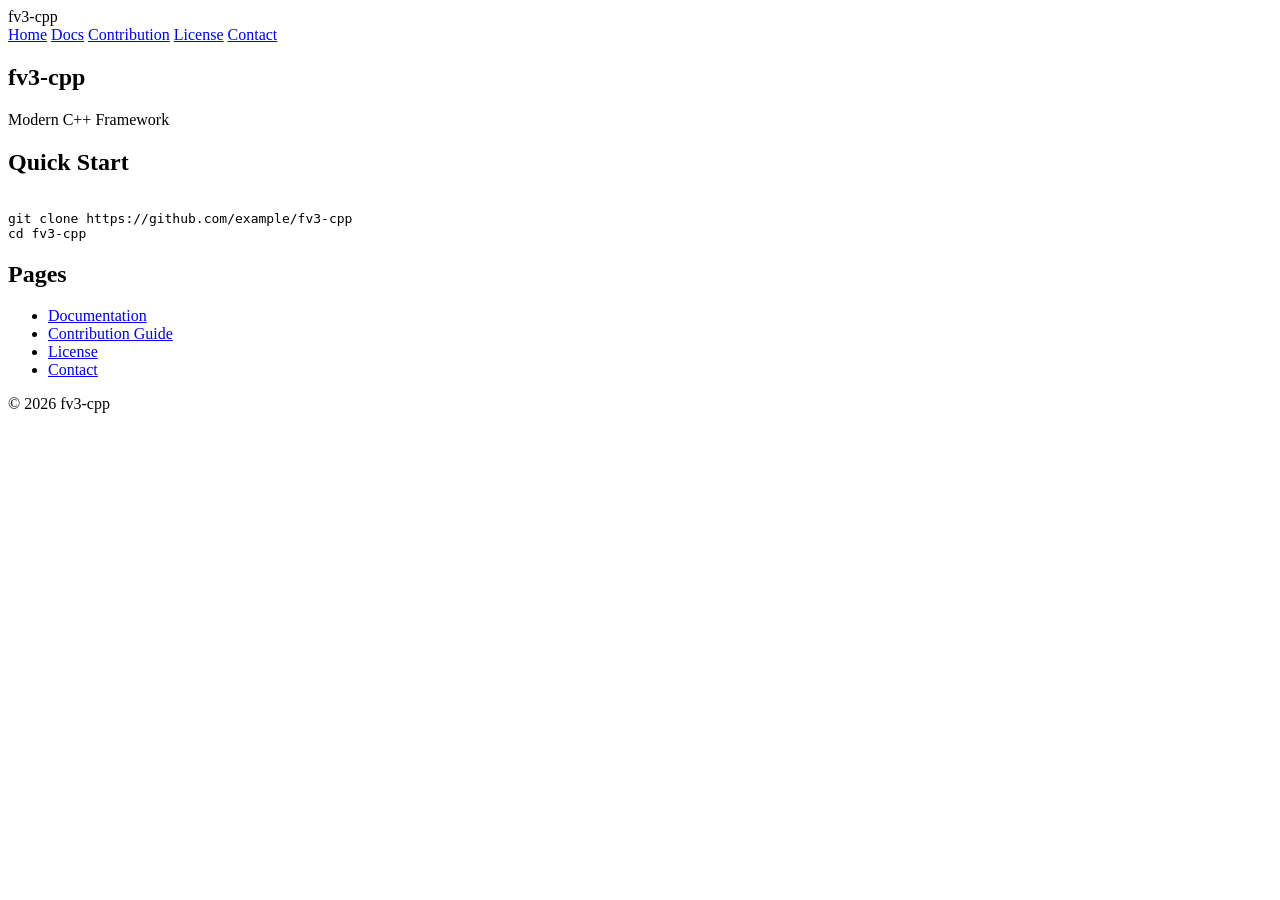
==== index.html @ 4337e328 "homepage" ====
<!DOCTYPE html>
<html lang="ja">
<head>
    <meta charset="UTF-8">
    <meta name="viewport" content="width=device-width, initial-scale=1.0">
    <title>fv3-cpp</title>
    <link rel="stylesheet" href="/assets/css/style.css">
</head>
<body>

<header>
    <div class="site-title">fv3-cpp</div>

    <nav>
        <a href="/">Home</a>
        <a href="/docs/">Docs</a>
        <a href="/contribution/">Contribution</a>
        <a href="/license/">License</a>
        <a href="/contact/">Contact</a>
    </nav>
</header>

<main class="container">

    <section class="hero">
        <h1>fv3-cpp</h1>
        <p>Modern C++ Framework</p>
    </section>

    <section>
        <h2>Quick Start</h2>

<pre><code>
git clone https://github.com/example/fv3-cpp
cd fv3-cpp
</code></pre>

    </section>

    <section>
        <h2>Pages</h2>

        <ul>
            <li><a href="/docs/">Documentation</a></li>
            <li><a href="/contribution/">Contribution Guide</a></li>
            <li><a href="/license/">License</a></li>
            <li><a href="/contact/">Contact</a></li>
        </ul>

    </section>

</main>

<footer>
    © 2026 fv3-cpp
</footer>

</body>
</html>
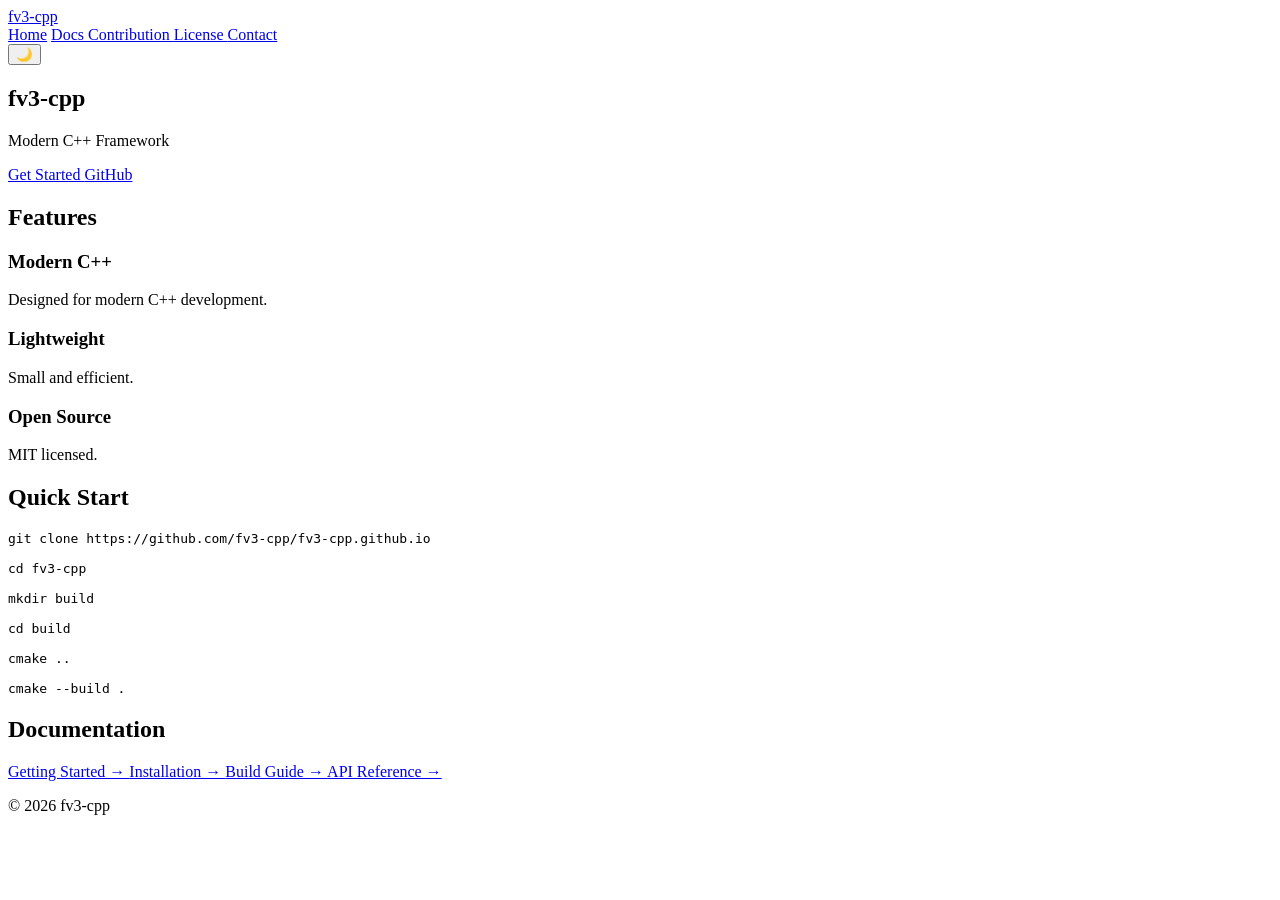
==== commit d5a0a3e9: "Enhance index.html with theme toggle and structure Added meta description and dark theme stylesheet." ====
--- a/index.html
+++ b/index.html
@@ -1,59 +1,247 @@
 <!DOCTYPE html>
 <html lang="ja">
 <head>
-    <meta charset="UTF-8">
-    <meta name="viewport" content="width=device-width, initial-scale=1.0">
-    <title>fv3-cpp</title>
-    <link rel="stylesheet" href="/assets/css/style.css">
+<meta charset="UTF-8">
+<meta name="viewport" content="width=device-width, initial-scale=1.0">
+
+<title>fv3-cpp</title>
+
+<meta name="description" content="fv3-cpp official website">
+
+<link rel="stylesheet" href="/assets/css/style.css">
+<link rel="stylesheet" href="/assets/css/dark.css">
+
 </head>
 <body>
 
-<header>
-    <div class="site-title">fv3-cpp</div>
-
-    <nav>
+<header class="header">
+
+    <div class="header-left">
+        <a href="/" class="brand">
+            fv3-cpp
+        </a>
+    </div>
+
+    <nav class="nav">
+
         <a href="/">Home</a>
-        <a href="/docs/">Docs</a>
-        <a href="/contribution/">Contribution</a>
-        <a href="/license/">License</a>
-        <a href="/contact/">Contact</a>
+
+        <a href="/docs/">
+            Docs
+        </a>
+
+        <a href="/contribution/">
+            Contribution
+        </a>
+
+        <a href="/license/">
+            License
+        </a>
+
+        <a href="/contact/">
+            Contact
+        </a>
+
     </nav>
+
+    <button
+        id="theme-toggle"
+        class="theme-button"
+        aria-label="Toggle Theme">
+
+        🌙
+
+    </button>
+
 </header>
 
-<main class="container">
-
-    <section class="hero">
-        <h1>fv3-cpp</h1>
-        <p>Modern C++ Framework</p>
-    </section>
-
-    <section>
-        <h2>Quick Start</h2>
-
-<pre><code>
-git clone https://github.com/example/fv3-cpp
+<main>
+
+<section class="hero">
+
+    <div class="container">
+
+        <h1>
+            fv3-cpp
+        </h1>
+
+        <p class="hero-subtitle">
+
+            Modern C++ Framework
+
+        </p>
+
+        <div class="hero-buttons">
+
+            <a href="/docs/" class="btn-primary">
+                Get Started
+            </a>
+
+            <a
+             href="https://github.com/fv3-cpp/fv3-cpp"
+             class="btn-secondary">
+
+                GitHub
+
+            </a>
+
+        </div>
+
+    </div>
+
+</section>
+
+<section class="features">
+
+    <div class="container">
+
+        <h2>
+            Features
+        </h2>
+
+        <div class="grid">
+
+            <article class="card">
+
+                <h3>
+                    Modern C++
+                </h3>
+
+                <p>
+                    Designed for modern C++ development.
+                </p>
+
+            </article>
+
+            <article class="card">
+
+                <h3>
+                    Lightweight
+                </h3>
+
+                <p>
+                    Small and efficient.
+                </p>
+
+            </article>
+
+            <article class="card">
+
+                <h3>
+                    Open Source
+                </h3>
+
+                <p>
+                    MIT licensed.
+                </p>
+
+            </article>
+
+        </div>
+
+    </div>
+
+</section>
+
+<section class="quickstart">
+
+    <div class="container">
+
+        <h2>
+            Quick Start
+        </h2>
+
+<pre><code>git clone https://github.com/fv3-cpp/fv3-cpp.github.io
+
 cd fv3-cpp
+
+mkdir build
+
+cd build
+
+cmake ..
+
+cmake --build .
 </code></pre>
 
-    </section>
-
-    <section>
-        <h2>Pages</h2>
-
-        <ul>
-            <li><a href="/docs/">Documentation</a></li>
-            <li><a href="/contribution/">Contribution Guide</a></li>
-            <li><a href="/license/">License</a></li>
-            <li><a href="/contact/">Contact</a></li>
-        </ul>
-
-    </section>
+    </div>
+
+</section>
+
+<section class="documentation">
+
+    <div class="container">
+
+        <h2>
+            Documentation
+        </h2>
+
+        <div class="doc-links">
+
+            <a href="/docs/">
+                Getting Started →
+            </a>
+
+            <a href="/docs/">
+                Installation →
+            </a>
+
+            <a href="/docs/">
+                Build Guide →
+            </a>
+
+            <a href="/docs/">
+                API Reference →
+            </a>
+
+        </div>
+
+    </div>
+
+</section>
 
 </main>
 
-<footer>
-    © 2026 fv3-cpp
+<footer class="footer">
+
+    <div class="container">
+
+        <p>
+            © 2026 fv3-cpp
+        </p>
+
+    </div>
+
 </footer>
+
+<script>
+
+const button =
+document.getElementById("theme-toggle");
+
+const savedTheme =
+localStorage.getItem("theme");
+
+if(savedTheme === "dark")
+{
+    document.body.classList.add("dark");
+}
+
+button.addEventListener("click", () =>
+{
+    document.body.classList.toggle("dark");
+
+    if(document.body.classList.contains("dark"))
+    {
+        localStorage.setItem("theme","dark");
+    }
+    else
+    {
+        localStorage.setItem("theme","light");
+    }
+});
+
+</script>
 
 </body>
 </html>
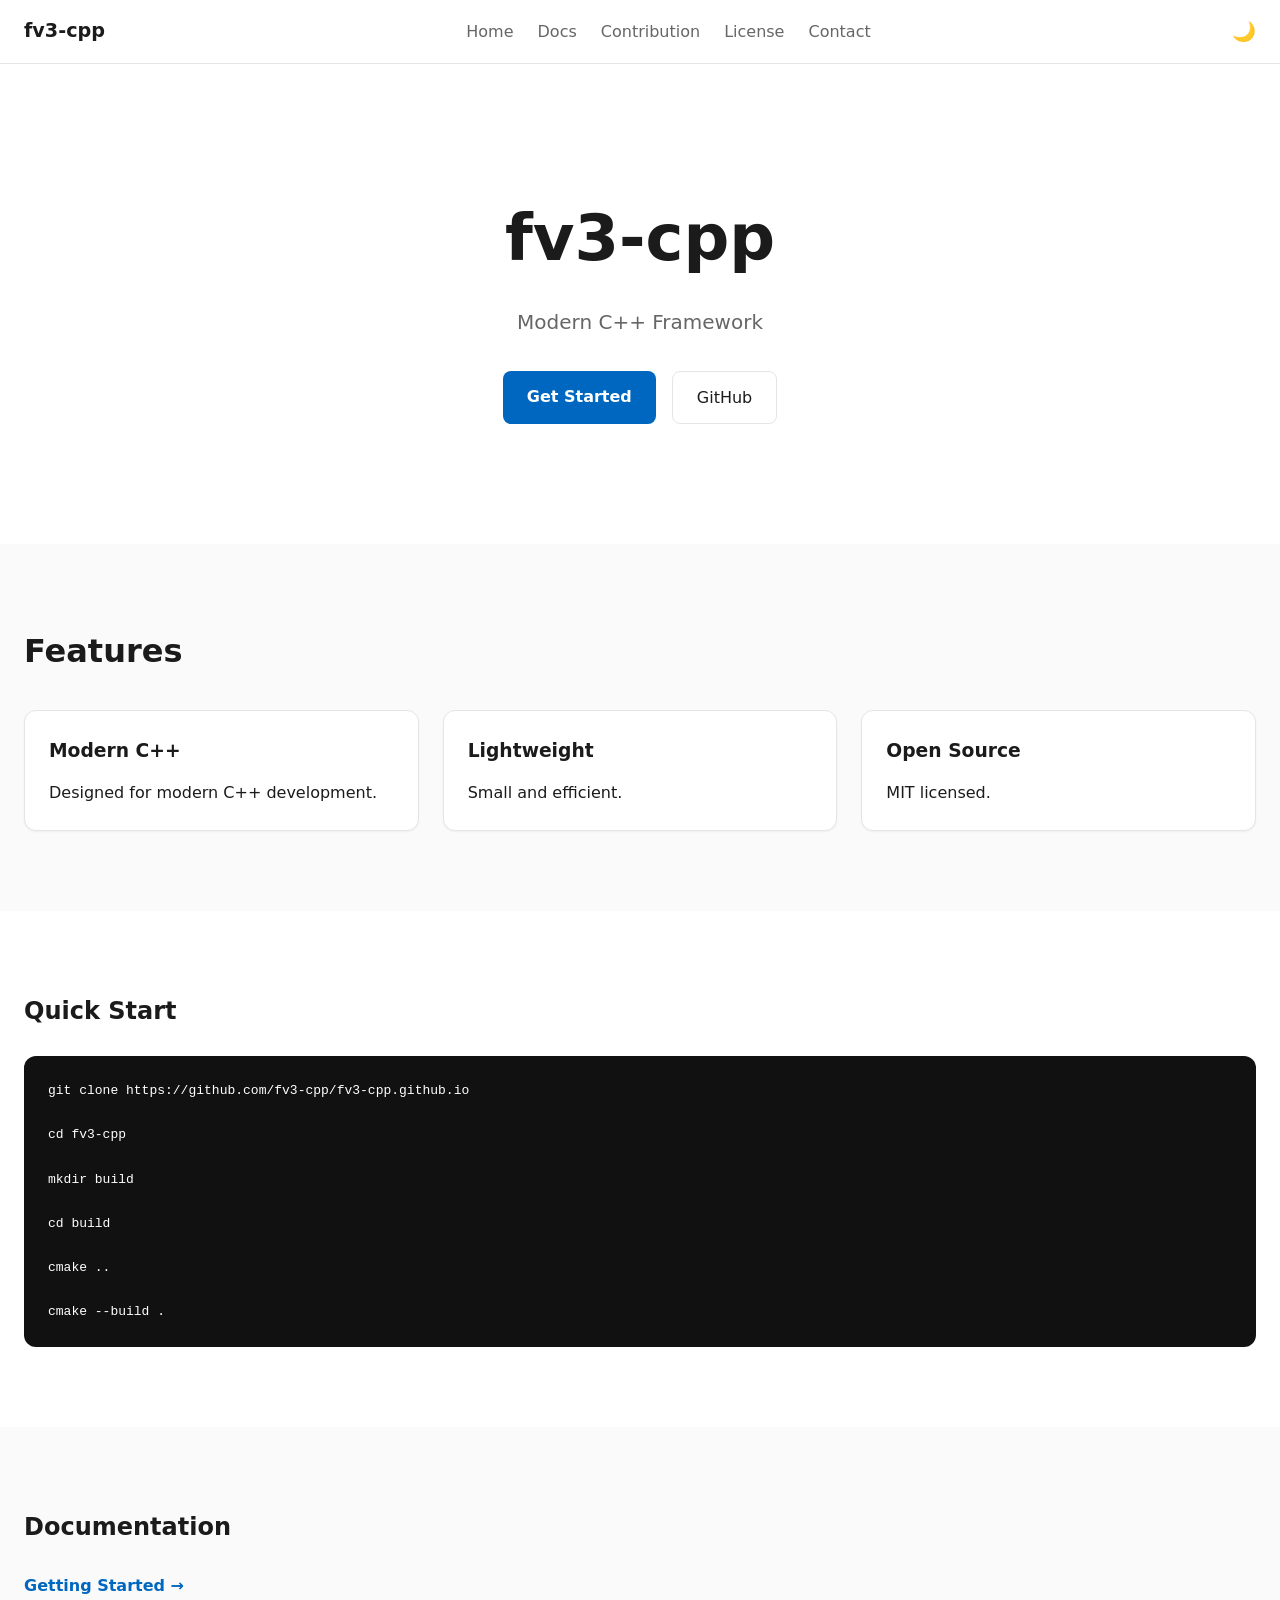
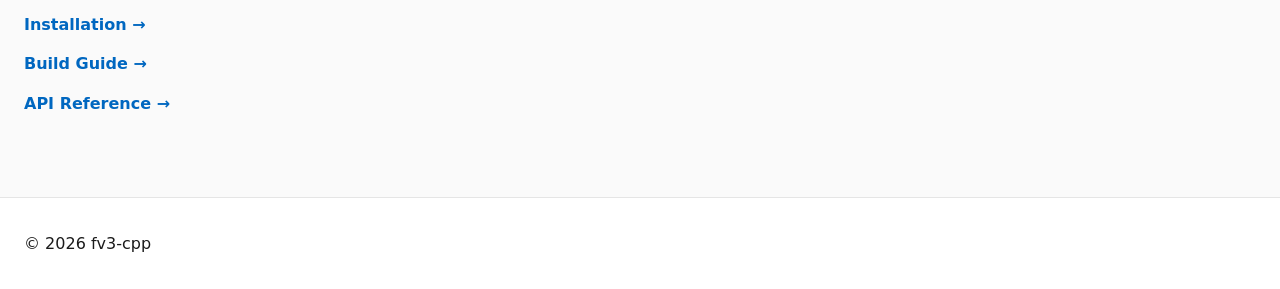
==== commit d1f891db: "Update GitHub link to point to the documentation site" ====
--- a/index.html
+++ b/index.html
@@ -78,7 +78,7 @@
             </a>
 
             <a
-             href="https://github.com/fv3-cpp/fv3-cpp"
+             href="https://github.com/fv3-cpp/fv3-cpp.github.io"
              class="btn-secondary">
 
                 GitHub
--- a/assets/css/style.css
+++ b/assets/css/style.css
@@ -0,0 +1,347 @@
+:root{
+
+--bg:#ffffff;
+--bg-secondary:#fafafa;
+
+--text:#1b1b1b;
+--text-secondary:#666;
+
+--border:#e5e5e5;
+
+--primary:#0067c0;
+
+--shadow:
+0 1px 2px rgba(0,0,0,.05);
+
+}
+
+*{
+box-sizing:border-box;
+margin:0;
+padding:0;
+}
+
+html{
+scroll-behavior:smooth;
+}
+
+body{
+
+font-family:
+"Segoe UI",
+system-ui,
+sans-serif;
+
+background:var(--bg);
+color:var(--text);
+
+line-height:1.7;
+
+}
+
+.container{
+
+max-width:1400px;
+
+margin:auto;
+
+padding-left:24px;
+padding-right:24px;
+
+}
+
+.header{
+
+display:flex;
+
+justify-content:space-between;
+
+align-items:center;
+
+height:64px;
+
+border-bottom:
+1px solid var(--border);
+
+padding-left:24px;
+padding-right:24px;
+
+background:white;
+
+position:sticky;
+
+top:0;
+
+z-index:100;
+
+}
+
+.brand{
+
+text-decoration:none;
+
+font-size:1.2rem;
+
+font-weight:600;
+
+color:var(--text);
+
+}
+
+.nav{
+
+display:flex;
+
+gap:24px;
+
+}
+
+.nav a{
+
+text-decoration:none;
+
+color:var(--text-secondary);
+
+font-weight:500;
+
+}
+
+.nav a:hover{
+
+color:var(--primary);
+
+}
+
+.theme-button{
+
+border:none;
+
+background:none;
+
+cursor:pointer;
+
+font-size:1.2rem;
+
+}
+
+.hero{
+
+padding-top:120px;
+padding-bottom:120px;
+
+text-align:center;
+
+}
+
+.hero h1{
+
+font-size:4rem;
+
+margin-bottom:12px;
+
+}
+
+.hero-subtitle{
+
+font-size:1.25rem;
+
+color:var(--text-secondary);
+
+margin-bottom:32px;
+
+}
+
+.hero-buttons{
+
+display:flex;
+
+justify-content:center;
+
+gap:16px;
+
+flex-wrap:wrap;
+
+}
+
+.btn-primary{
+
+background:var(--primary);
+
+color:white;
+
+padding:12px 24px;
+
+border-radius:8px;
+
+text-decoration:none;
+
+font-weight:600;
+
+}
+
+.btn-secondary{
+
+border:1px solid var(--border);
+
+padding:12px 24px;
+
+border-radius:8px;
+
+text-decoration:none;
+
+color:var(--text);
+
+}
+
+.features{
+
+padding-top:80px;
+padding-bottom:80px;
+
+background:var(--bg-secondary);
+
+}
+
+.features h2{
+
+margin-bottom:32px;
+
+font-size:2rem;
+
+}
+
+.grid{
+
+display:grid;
+
+grid-template-columns:
+repeat(auto-fit,minmax(280px,1fr));
+
+gap:24px;
+
+}
+
+.card{
+
+background:white;
+
+border:
+1px solid var(--border);
+
+border-radius:12px;
+
+padding:24px;
+
+box-shadow:var(--shadow);
+
+}
+
+.card h3{
+
+margin-bottom:12px;
+
+}
+
+.quickstart{
+
+padding-top:80px;
+padding-bottom:80px;
+
+}
+
+.quickstart h2{
+
+margin-bottom:24px;
+
+}
+
+pre{
+
+overflow:auto;
+
+padding:24px;
+
+background:#111;
+
+color:white;
+
+border-radius:12px;
+
+}
+
+.documentation{
+
+padding-top:80px;
+padding-bottom:80px;
+
+background:var(--bg-secondary);
+
+}
+
+.documentation h2{
+
+margin-bottom:24px;
+
+}
+
+.doc-links{
+
+display:flex;
+
+flex-direction:column;
+
+gap:12px;
+
+}
+
+.doc-links a{
+
+text-decoration:none;
+
+color:var(--primary);
+
+font-weight:600;
+
+}
+
+.footer{
+
+padding-top:32px;
+padding-bottom:32px;
+
+border-top:
+1px solid var(--border);
+
+}
+
+@media(max-width:900px)
+{
+
+.header{
+
+flex-direction:column;
+
+height:auto;
+
+padding-top:16px;
+padding-bottom:16px;
+
+gap:16px;
+
+}
+
+.nav{
+
+flex-wrap:wrap;
+
+justify-content:center;
+
+}
+
+.hero h1{
+
+font-size:2.5rem;
+
+}
+
+}
--- a/assets/css/dark.css
+++ b/assets/css/dark.css
@@ -0,0 +1,41 @@
+body.dark{
+
+--bg:#111111;
+
+--bg-secondary:#181818;
+
+--text:#f0f0f0;
+
+--text-secondary:#b0b0b0;
+
+--border:#2d2d2d;
+
+--primary:#4ea1ff;
+
+}
+
+body.dark .header{
+
+background:#111111;
+
+}
+
+body.dark .card{
+
+background:#181818;
+
+}
+
+body.dark pre{
+
+background:#000000;
+
+}
+
+body.dark .btn-secondary{
+
+color:white;
+
+border-color:#444;
+
+}
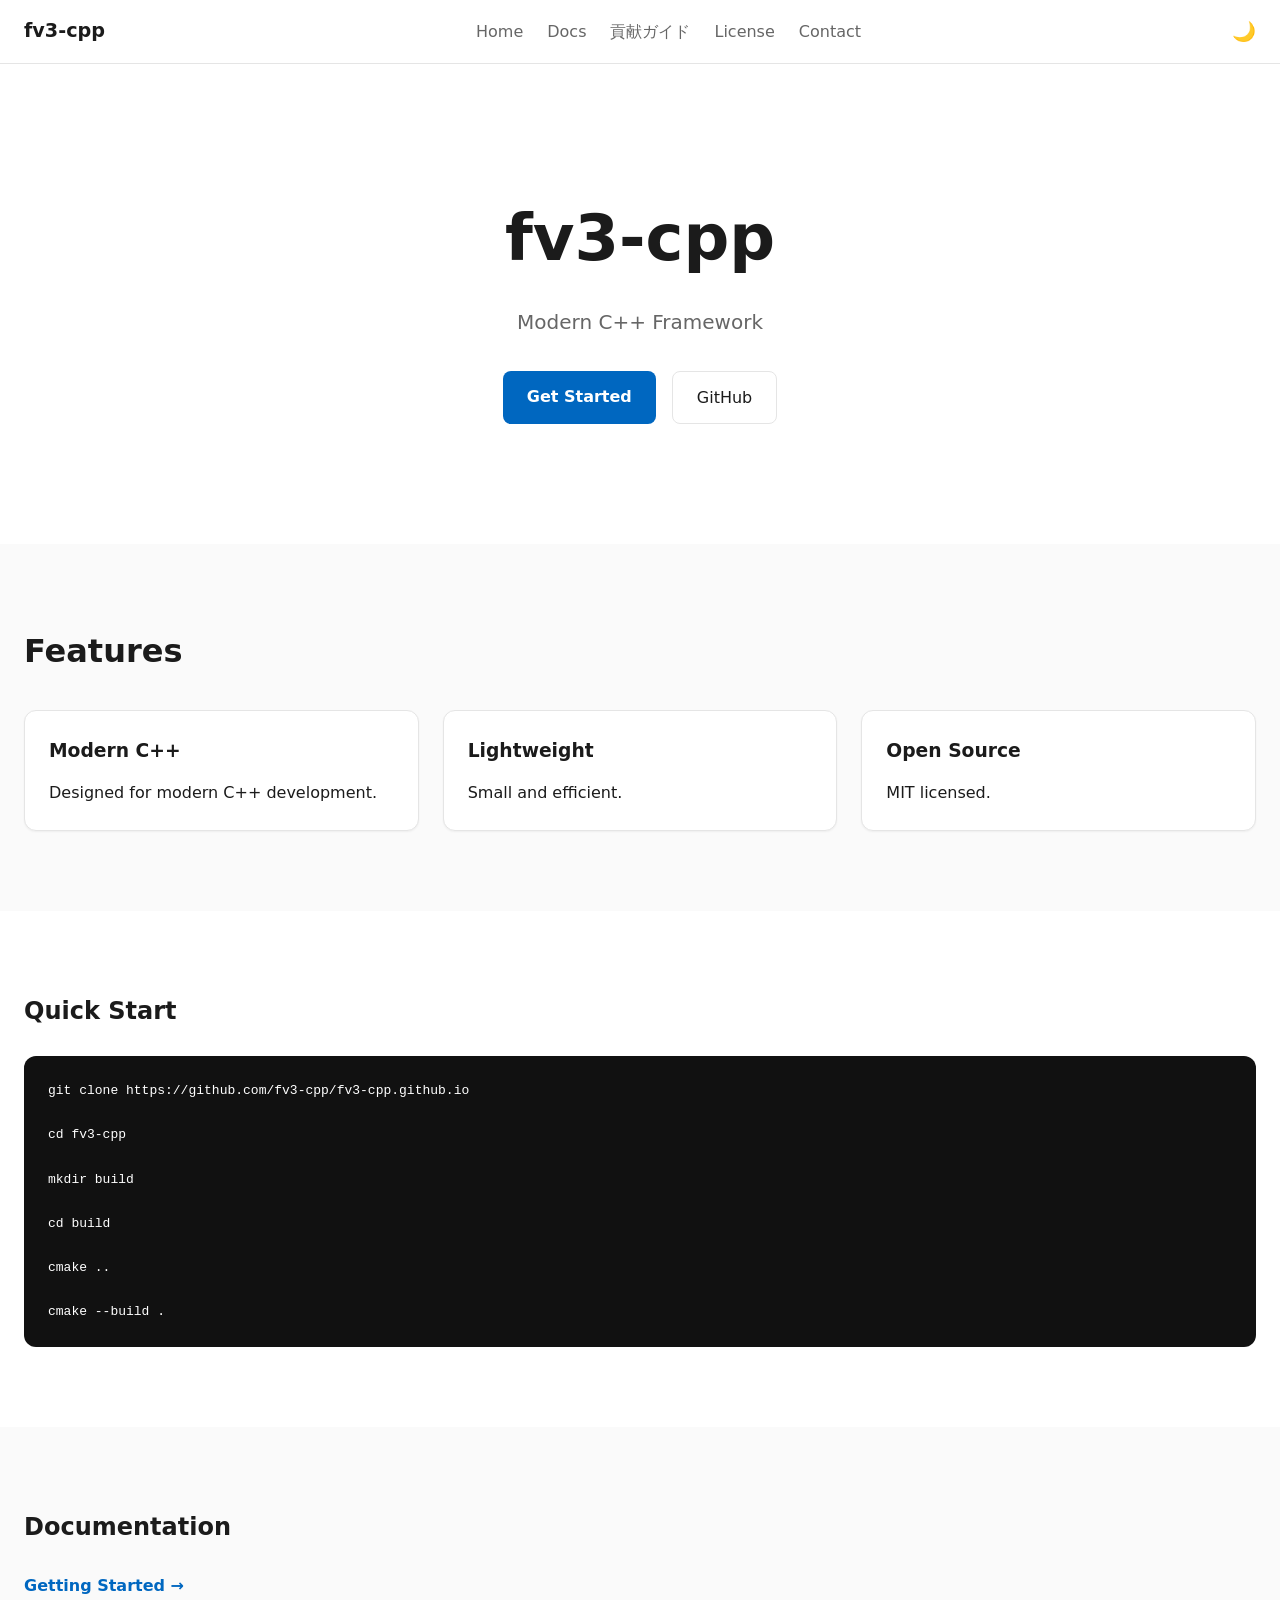
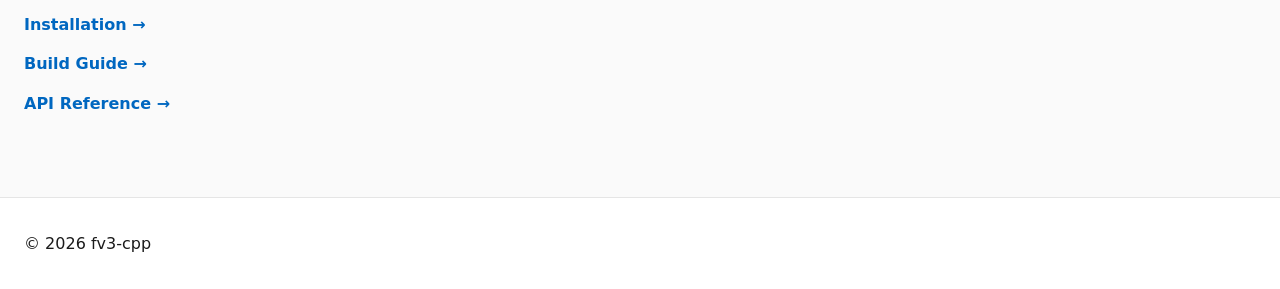
==== commit 7daa578d: "Update 'Contribution' link text to Japanese" ====
--- a/index.html
+++ b/index.html
@@ -31,7 +31,7 @@
         </a>
 
         <a href="/contribution/">
-            Contribution
+            貢献ガイド
         </a>
 
         <a href="/license/">
